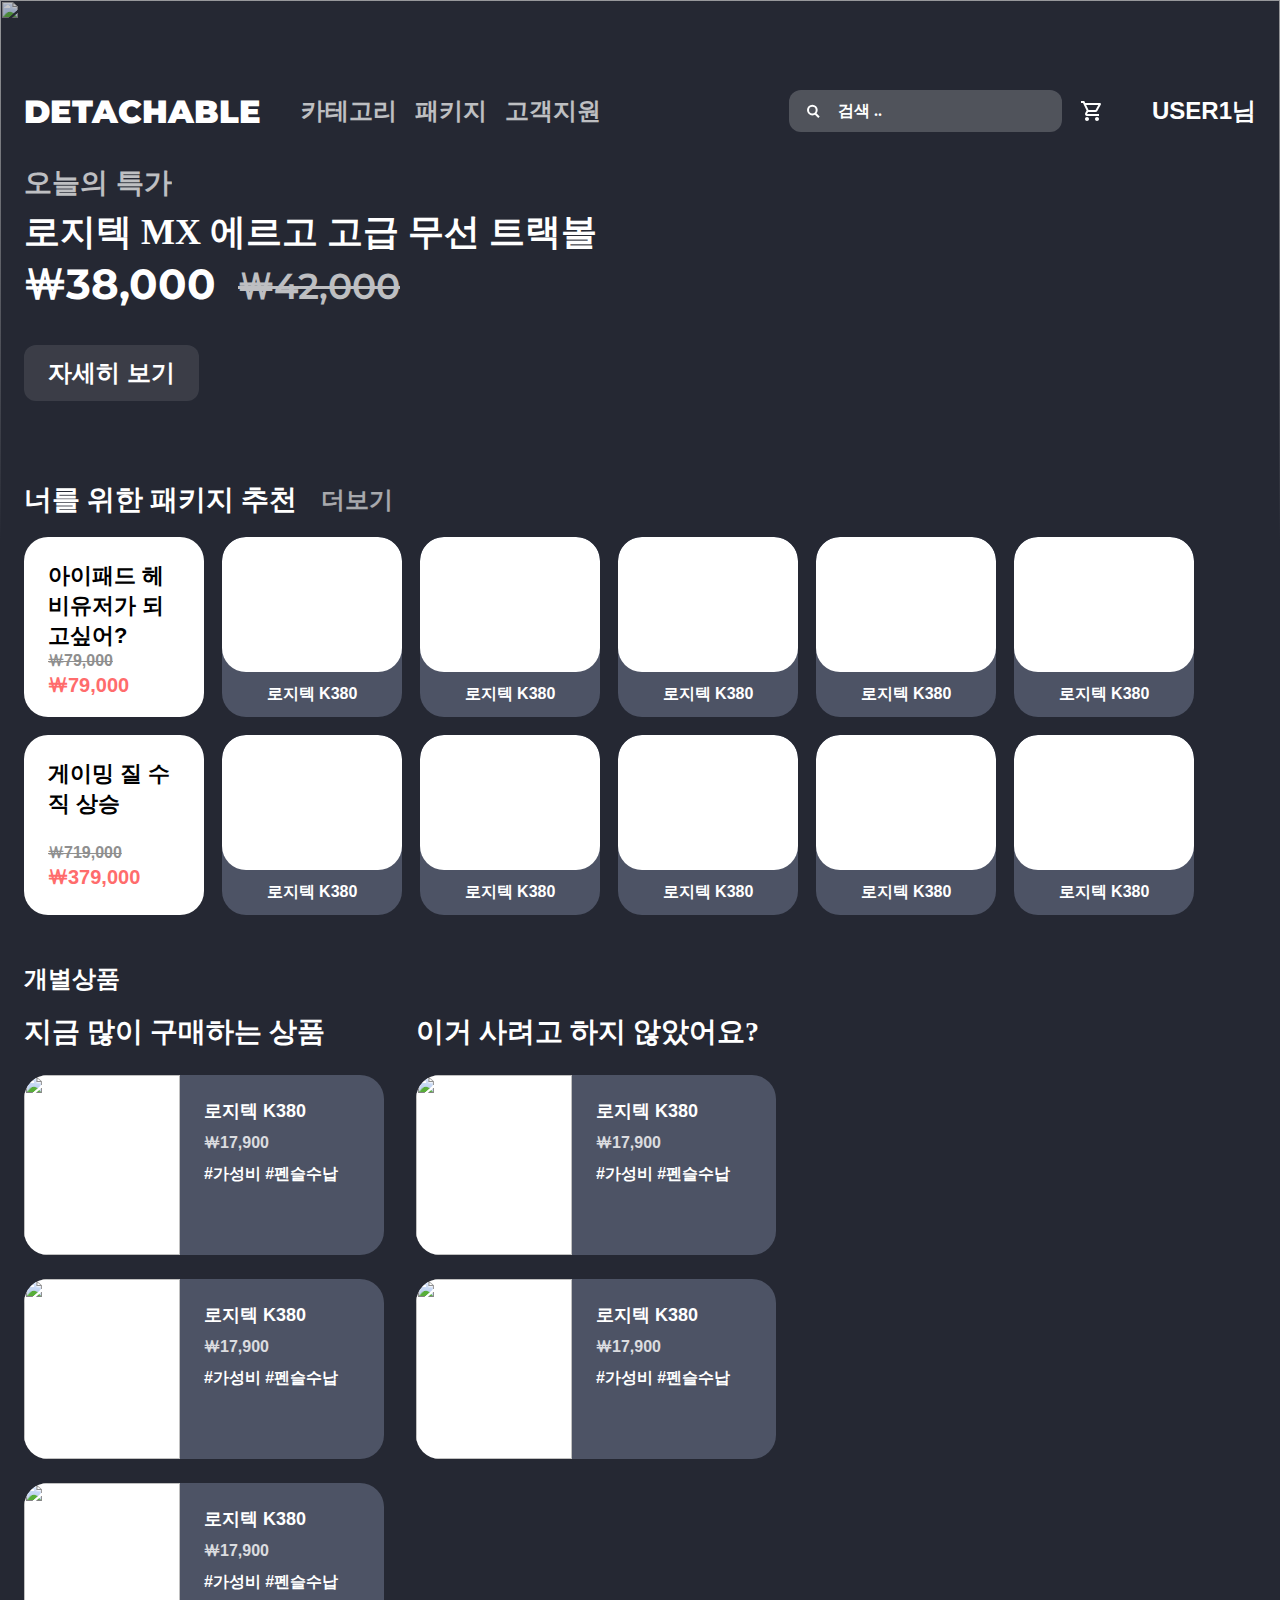
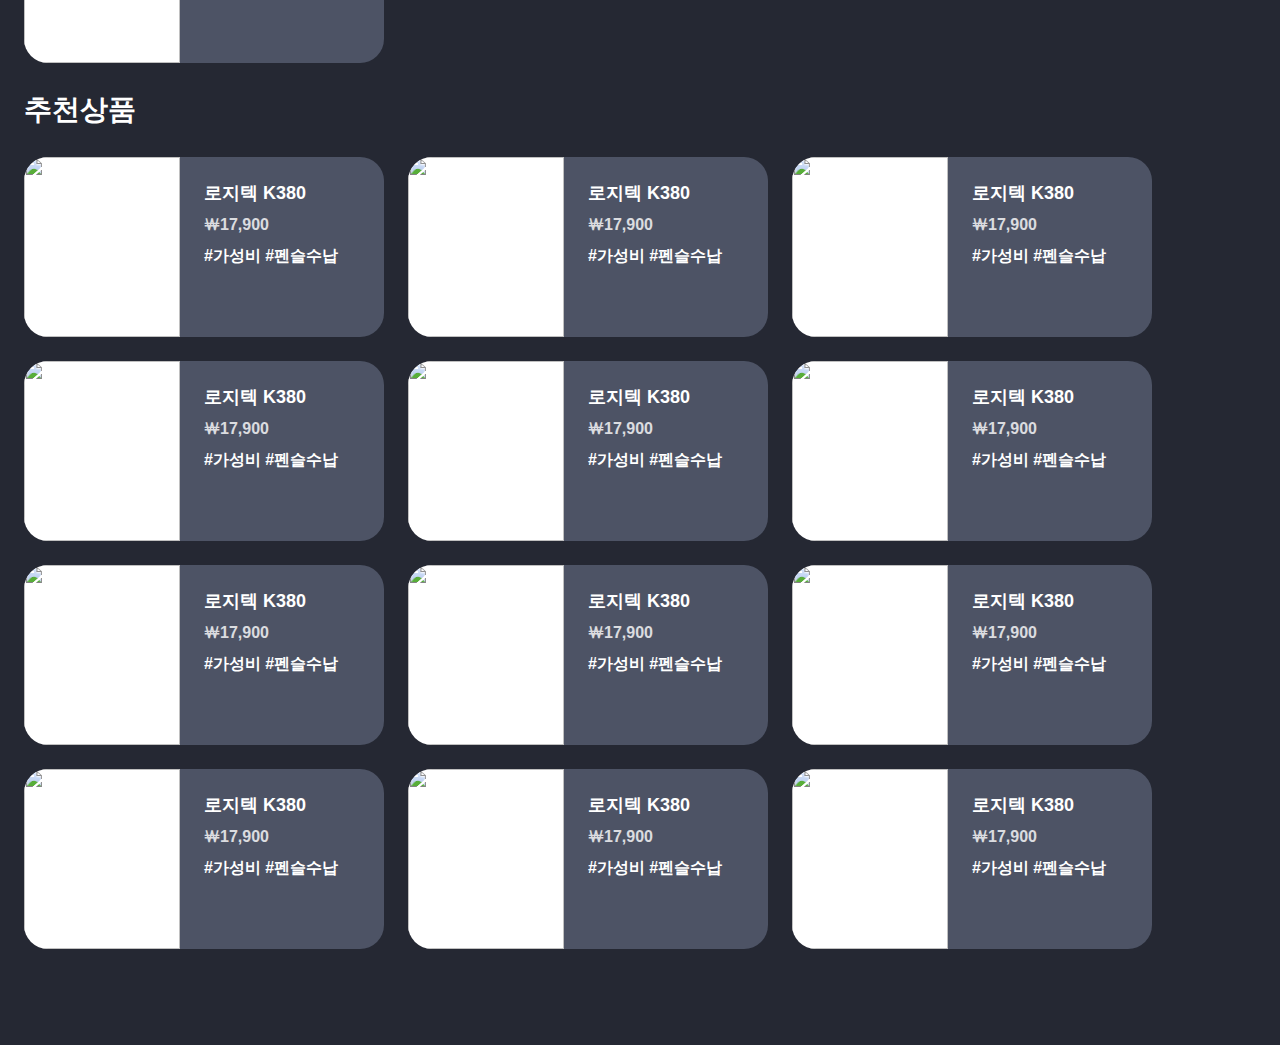
==== index.html @ bbdba317 "adsf" ====
<!DOCTYPE html>
<html lang="en">

<head>
    <meta charset="UTF-8" />
    <meta http-equiv="X-UA-Compatible" content="IE=edge" />
    <meta name="viewport" content="width=device-width, initial-scale=1.0" />
    <title>DETCHABLE</title>
    <link rel="stylesheet" href="./index.css" />
</head>

<body>
    <nav class="nav_wrapper">
        <h1>DETACHABLE</h1>
        <ul>
            <li>카테고리</li>
            <li>패키지</li>
            <li>
                <a href="/cs">고객지원</a>
            </li>
        </ul>
        <div class="input_wrapper">
            <img src="/assets/search.svg" alt="" />
            <input type="text" placeholder="검색 .." />
        </div>
        <img src="/assets/cart.svg" alt="" />
        <a href="/user" class="username_wrapper">USER1님</a>
    </nav>
    <header class="special_product_wrapper">
        <h2>오늘의 특가</h2>
        <p class="special_product_wrapper__product_name">
            로지텍 MX 에르고 고급 무선 트랙볼
        </p>
        <div class="pricetag_wrapper">
            <span class="sale_price">￦38,000</span>
            <span class="origin_price">￦42,000</span>
        </div>
        <button>자세히 보기</button>
        <img src="https://resource.logitech.com/content/dam/logitech/en/products/mice/mx-ergo/mx-ergo-hero-desktop.png"
            alt="" />
        <div class="backdrop"></div>
    </header>
    <section class="group_section">
        <div class="section_title_wrap">
            <h2>너를 위한 패키지 추천</h2>
            <a class="ghost_button" href="/packages.html">더보기</a>
        </div>
        <div class="package">
            <div class="card package_title">
                <p class="title">아이패드 헤비유저가 되고싶어?</p>
                <p class="origin_price">￦79,000</p>
                <p class="sale_price">￦79,000</p>
            </div>
            <div class="card">
                <div class="image_wrapper">
                    <img src="https://resource.logitech.com/w_695,c_limit,q_auto,f_auto,dpr_1.0/content/dam/logitech/en/products/keyboards/multi-keyboard-k380/k380-offwhite-intro.png"
                        alt="" />
                </div>
                <p class="product_name">로지텍 K380</p>
            </div>
            <div class="card">
                <div class="image_wrapper">
                    <img src="https://resource.logitech.com/w_695,c_limit,q_auto,f_auto,dpr_1.0/content/dam/logitech/en/products/keyboards/multi-keyboard-k380/k380-offwhite-intro.png"
                        alt="" />
                </div>
                <p class="product_name">로지텍 K380</p>
            </div>
            <div class="card">
                <div class="image_wrapper">
                    <img src="https://resource.logitech.com/w_695,c_limit,q_auto,f_auto,dpr_1.0/content/dam/logitech/en/products/keyboards/multi-keyboard-k380/k380-offwhite-intro.png"
                        alt="" />
                </div>
                <p class="product_name">로지텍 K380</p>
            </div>
            <div class="card">
                <div class="image_wrapper">
                    <img src="https://resource.logitech.com/w_695,c_limit,q_auto,f_auto,dpr_1.0/content/dam/logitech/en/products/keyboards/multi-keyboard-k380/k380-offwhite-intro.png"
                        alt="" />
                </div>
                <p class="product_name">로지텍 K380</p>
            </div>
            <div class="card">
                <div class="image_wrapper">
                    <img src="https://resource.logitech.com/w_695,c_limit,q_auto,f_auto,dpr_1.0/content/dam/logitech/en/products/keyboards/multi-keyboard-k380/k380-offwhite-intro.png"
                        alt="" />
                </div>
                <p class="product_name">로지텍 K380</p>
            </div>
        </div>

        <div class="package">
            <div class="card package_title">
                <p class="title">게이밍 질 수직 상승</p>
                <p class="origin_price">￦719,000</p>
                <p class="sale_price">￦379,000</p>
            </div>
            <div class="card">
                <div class="image_wrapper">
                    <img src="https://resource.logitech.com/w_695,c_limit,q_auto,f_auto,dpr_1.0/content/dam/logitech/en/products/keyboards/multi-keyboard-k380/k380-offwhite-intro.png"
                        alt="" />
                </div>
                <p class="product_name">로지텍 K380</p>
            </div>
            <div class="card">
                <div class="image_wrapper">
                    <img src="https://resource.logitech.com/w_695,c_limit,q_auto,f_auto,dpr_1.0/content/dam/logitech/en/products/keyboards/multi-keyboard-k380/k380-offwhite-intro.png"
                        alt="" />
                </div>
                <p class="product_name">로지텍 K380</p>
            </div>
            <div class="card">
                <div class="image_wrapper">
                    <img src="https://resource.logitech.com/w_695,c_limit,q_auto,f_auto,dpr_1.0/content/dam/logitech/en/products/keyboards/multi-keyboard-k380/k380-offwhite-intro.png"
                        alt="" />
                </div>
                <p class="product_name">로지텍 K380</p>
            </div>
            <div class="card">
                <div class="image_wrapper">
                    <img src="https://resource.logitech.com/w_695,c_limit,q_auto,f_auto,dpr_1.0/content/dam/logitech/en/products/keyboards/multi-keyboard-k380/k380-offwhite-intro.png"
                        alt="" />
                </div>
                <p class="product_name">로지텍 K380</p>
            </div>
            <div class="card">
                <div class="image_wrapper">
                    <img src="https://resource.logitech.com/w_695,c_limit,q_auto,f_auto,dpr_1.0/content/dam/logitech/en/products/keyboards/multi-keyboard-k380/k380-offwhite-intro.png"
                        alt="" />
                </div>
                <p class="product_name">로지텍 K380</p>
            </div>
        </div>
    </section>
    <section class="multiple_group_section">
        <h3>개별상품</h3>
        <div class="multiple_group_wrapper">
            <section class="group_section">
                <h2>지금 많이 구매하는 상품</h2>
                <div class="products_wrapper">
                    <div class="product">
                        <div class="image_wrapper">
                            <img src="https://resource.logitech.com/w_695,c_limit,q_auto,f_auto,dpr_1.0/content/dam/logitech/en/products/keyboards/multi-keyboard-k380/k380-offwhite-intro.png"
                                alt="" />
                        </div>
                        <div>
                            <p class="product_name">로지텍 K380</p>
                            <p class="price">￦17,900</p>
                            <p class="tags">#가성비 #펜슬수납</p>
                        </div>
                    </div>
                    <div class="product">
                        <div class="image_wrapper">
                            <img src="https://resource.logitech.com/w_695,c_limit,q_auto,f_auto,dpr_1.0/content/dam/logitech/en/products/keyboards/multi-keyboard-k380/k380-offwhite-intro.png"
                                alt="" />
                        </div>
                        <div>
                            <p class="product_name">로지텍 K380</p>
                            <p class="price">￦17,900</p>
                            <p class="tags">#가성비 #펜슬수납</p>
                        </div>
                    </div>
                    <div class="product">
                        <div class="image_wrapper">
                            <img src="https://resource.logitech.com/w_695,c_limit,q_auto,f_auto,dpr_1.0/content/dam/logitech/en/products/keyboards/multi-keyboard-k380/k380-offwhite-intro.png"
                                alt="" />
                        </div>
                        <div>
                            <p class="product_name">로지텍 K380</p>
                            <p class="price">￦17,900</p>
                            <p class="tags">#가성비 #펜슬수납</p>
                        </div>
                    </div>
                </div>
            </section>
            <section class="group_section">
                <h2>이거 사려고 하지 않았어요?</h2>
                <div class="products_wrapper">
                    <div class="product">
                        <div class="image_wrapper">
                            <img src="https://resource.logitech.com/w_695,c_limit,q_auto,f_auto,dpr_1.0/content/dam/logitech/en/products/keyboards/multi-keyboard-k380/k380-offwhite-intro.png"
                                alt="" />
                        </div>
                        <div>
                            <p class="product_name">로지텍 K380</p>
                            <p class="price">￦17,900</p>
                            <p class="tags">#가성비 #펜슬수납</p>
                        </div>
                    </div>
                    <div class="product">
                        <div class="image_wrapper">
                            <img src="https://resource.logitech.com/w_695,c_limit,q_auto,f_auto,dpr_1.0/content/dam/logitech/en/products/keyboards/multi-keyboard-k380/k380-offwhite-intro.png"
                                alt="" />
                        </div>
                        <div>
                            <p class="product_name">로지텍 K380</p>
                            <p class="price">￦17,900</p>
                            <p class="tags">#가성비 #펜슬수납</p>
                        </div>
                    </div>
                </div>
            </section>
        </div>
    </section>
    <section class="individual_products_section">
        <h3>추천상품</h3>
        <div class="product_grid_wrapper">
            <div class="product">
                <div class="image_wrapper">
                    <img src="https://resource.logitech.com/w_695,c_limit,q_auto,f_auto,dpr_1.0/content/dam/logitech/en/products/keyboards/multi-keyboard-k380/k380-offwhite-intro.png"
                        alt="" />
                </div>
                <div>
                    <p class="product_name">로지텍 K380</p>
                    <p class="price">￦17,900</p>
                    <p class="tags">#가성비 #펜슬수납</p>
                </div>
            </div>
            <div class="product">
                <div class="image_wrapper">
                    <img src="https://resource.logitech.com/w_695,c_limit,q_auto,f_auto,dpr_1.0/content/dam/logitech/en/products/keyboards/multi-keyboard-k380/k380-offwhite-intro.png"
                        alt="" />
                </div>
                <div>
                    <p class="product_name">로지텍 K380</p>
                    <p class="price">￦17,900</p>
                    <p class="tags">#가성비 #펜슬수납</p>
                </div>
            </div>
            <div class="product">
                <div class="image_wrapper">
                    <img src="https://resource.logitech.com/w_695,c_limit,q_auto,f_auto,dpr_1.0/content/dam/logitech/en/products/keyboards/multi-keyboard-k380/k380-offwhite-intro.png"
                        alt="" />
                </div>
                <div>
                    <p class="product_name">로지텍 K380</p>
                    <p class="price">￦17,900</p>
                    <p class="tags">#가성비 #펜슬수납</p>
                </div>
            </div>
            <div class="product">
                <div class="image_wrapper">
                    <img src="https://resource.logitech.com/w_695,c_limit,q_auto,f_auto,dpr_1.0/content/dam/logitech/en/products/keyboards/multi-keyboard-k380/k380-offwhite-intro.png"
                        alt="" />
                </div>
                <div>
                    <p class="product_name">로지텍 K380</p>
                    <p class="price">￦17,900</p>
                    <p class="tags">#가성비 #펜슬수납</p>
                </div>
            </div>
            <div class="product">
                <div class="image_wrapper">
                    <img src="https://resource.logitech.com/w_695,c_limit,q_auto,f_auto,dpr_1.0/content/dam/logitech/en/products/keyboards/multi-keyboard-k380/k380-offwhite-intro.png"
                        alt="" />
                </div>
                <div>
                    <p class="product_name">로지텍 K380</p>
                    <p class="price">￦17,900</p>
                    <p class="tags">#가성비 #펜슬수납</p>
                </div>
            </div>
            <div class="product">
                <div class="image_wrapper">
                    <img src="https://resource.logitech.com/w_695,c_limit,q_auto,f_auto,dpr_1.0/content/dam/logitech/en/products/keyboards/multi-keyboard-k380/k380-offwhite-intro.png"
                        alt="" />
                </div>
                <div>
                    <p class="product_name">로지텍 K380</p>
                    <p class="price">￦17,900</p>
                    <p class="tags">#가성비 #펜슬수납</p>
                </div>
            </div>
            <div class="product">
                <div class="image_wrapper">
                    <img src="https://resource.logitech.com/w_695,c_limit,q_auto,f_auto,dpr_1.0/content/dam/logitech/en/products/keyboards/multi-keyboard-k380/k380-offwhite-intro.png"
                        alt="" />
                </div>
                <div>
                    <p class="product_name">로지텍 K380</p>
                    <p class="price">￦17,900</p>
                    <p class="tags">#가성비 #펜슬수납</p>
                </div>
            </div>
            <div class="product">
                <div class="image_wrapper">
                    <img src="https://resource.logitech.com/w_695,c_limit,q_auto,f_auto,dpr_1.0/content/dam/logitech/en/products/keyboards/multi-keyboard-k380/k380-offwhite-intro.png"
                        alt="" />
                </div>
                <div>
                    <p class="product_name">로지텍 K380</p>
                    <p class="price">￦17,900</p>
                    <p class="tags">#가성비 #펜슬수납</p>
                </div>
            </div>
            <div class="product">
                <div class="image_wrapper">
                    <img src="https://resource.logitech.com/w_695,c_limit,q_auto,f_auto,dpr_1.0/content/dam/logitech/en/products/keyboards/multi-keyboard-k380/k380-offwhite-intro.png"
                        alt="" />
                </div>
                <div>
                    <p class="product_name">로지텍 K380</p>
                    <p class="price">￦17,900</p>
                    <p class="tags">#가성비 #펜슬수납</p>
                </div>
            </div>
            <div class="product">
                <div class="image_wrapper">
                    <img src="https://resource.logitech.com/w_695,c_limit,q_auto,f_auto,dpr_1.0/content/dam/logitech/en/products/keyboards/multi-keyboard-k380/k380-offwhite-intro.png"
                        alt="" />
                </div>
                <div>
                    <p class="product_name">로지텍 K380</p>
                    <p class="price">￦17,900</p>
                    <p class="tags">#가성비 #펜슬수납</p>
                </div>
            </div>
            <div class="product">
                <div class="image_wrapper">
                    <img src="https://resource.logitech.com/w_695,c_limit,q_auto,f_auto,dpr_1.0/content/dam/logitech/en/products/keyboards/multi-keyboard-k380/k380-offwhite-intro.png"
                        alt="" />
                </div>
                <div>
                    <p class="product_name">로지텍 K380</p>
                    <p class="price">￦17,900</p>
                    <p class="tags">#가성비 #펜슬수납</p>
                </div>
            </div>
            <div class="product">
                <div class="image_wrapper">
                    <img src="https://resource.logitech.com/w_695,c_limit,q_auto,f_auto,dpr_1.0/content/dam/logitech/en/products/keyboards/multi-keyboard-k380/k380-offwhite-intro.png"
                        alt="" />
                </div>
                <div>
                    <p class="product_name">로지텍 K380</p>
                    <p class="price">￦17,900</p>
                    <p class="tags">#가성비 #펜슬수납</p>
                </div>
            </div>
        </div>
    </section>
</body>

</html>
---- index.css ----
@import url("./styles/navbar.css");
@import url("./styles/common.css");
@import url("./styles/input.css");
@import url("./styles/button.css");
@import url("./styles/product_section.css");
@import url("./styles/package.css");
@import url("./styles/product.css");

.special_product_wrapper {
  margin-bottom: 80px;
}
.special_product_wrapper h2 {
  color: #ffffff;
  opacity: 0.7;
  font-weight: 800;
  font-size: 28px;
  margin: 0px;
  margin-top: 32px;
}

.special_product_wrapper .special_product_wrapper__product_name {
  font-size: 36px;
  font-family: "IBMPlexSansKR";
  font-weight: 900;
  margin-top: 6px;
}

.pricetag_wrapper {
  font-family: "Montserrat", sans-serif;
}

.pricetag_wrapper .sale_price {
  font-size: 42px;
  font-weight: 700;
}

.pricetag_wrapper .origin_price {
  font-size: 36px;
  text-decoration: line-through;
  opacity: 0.7;
  font-weight: 600;
  margin-left: 18px;
  display: inline-block;
}

.special_product_wrapper button {
  margin-top: 32px;
}

.special_product_wrapper img,
.special_product_wrapper .backdrop {
  width: 100%;
  position: absolute;
  top: 0px;
  left: 0px;
  height: 60vh;
  z-index: -10;
}

.special_product_wrapper .backdrop {
  background: linear-gradient(
    rgba(var(--main-theme-rgb), 0.26),
    var(--main-theme)
  );
  z-index: -9;
  right: 0px;
  bottom: 0px;
}
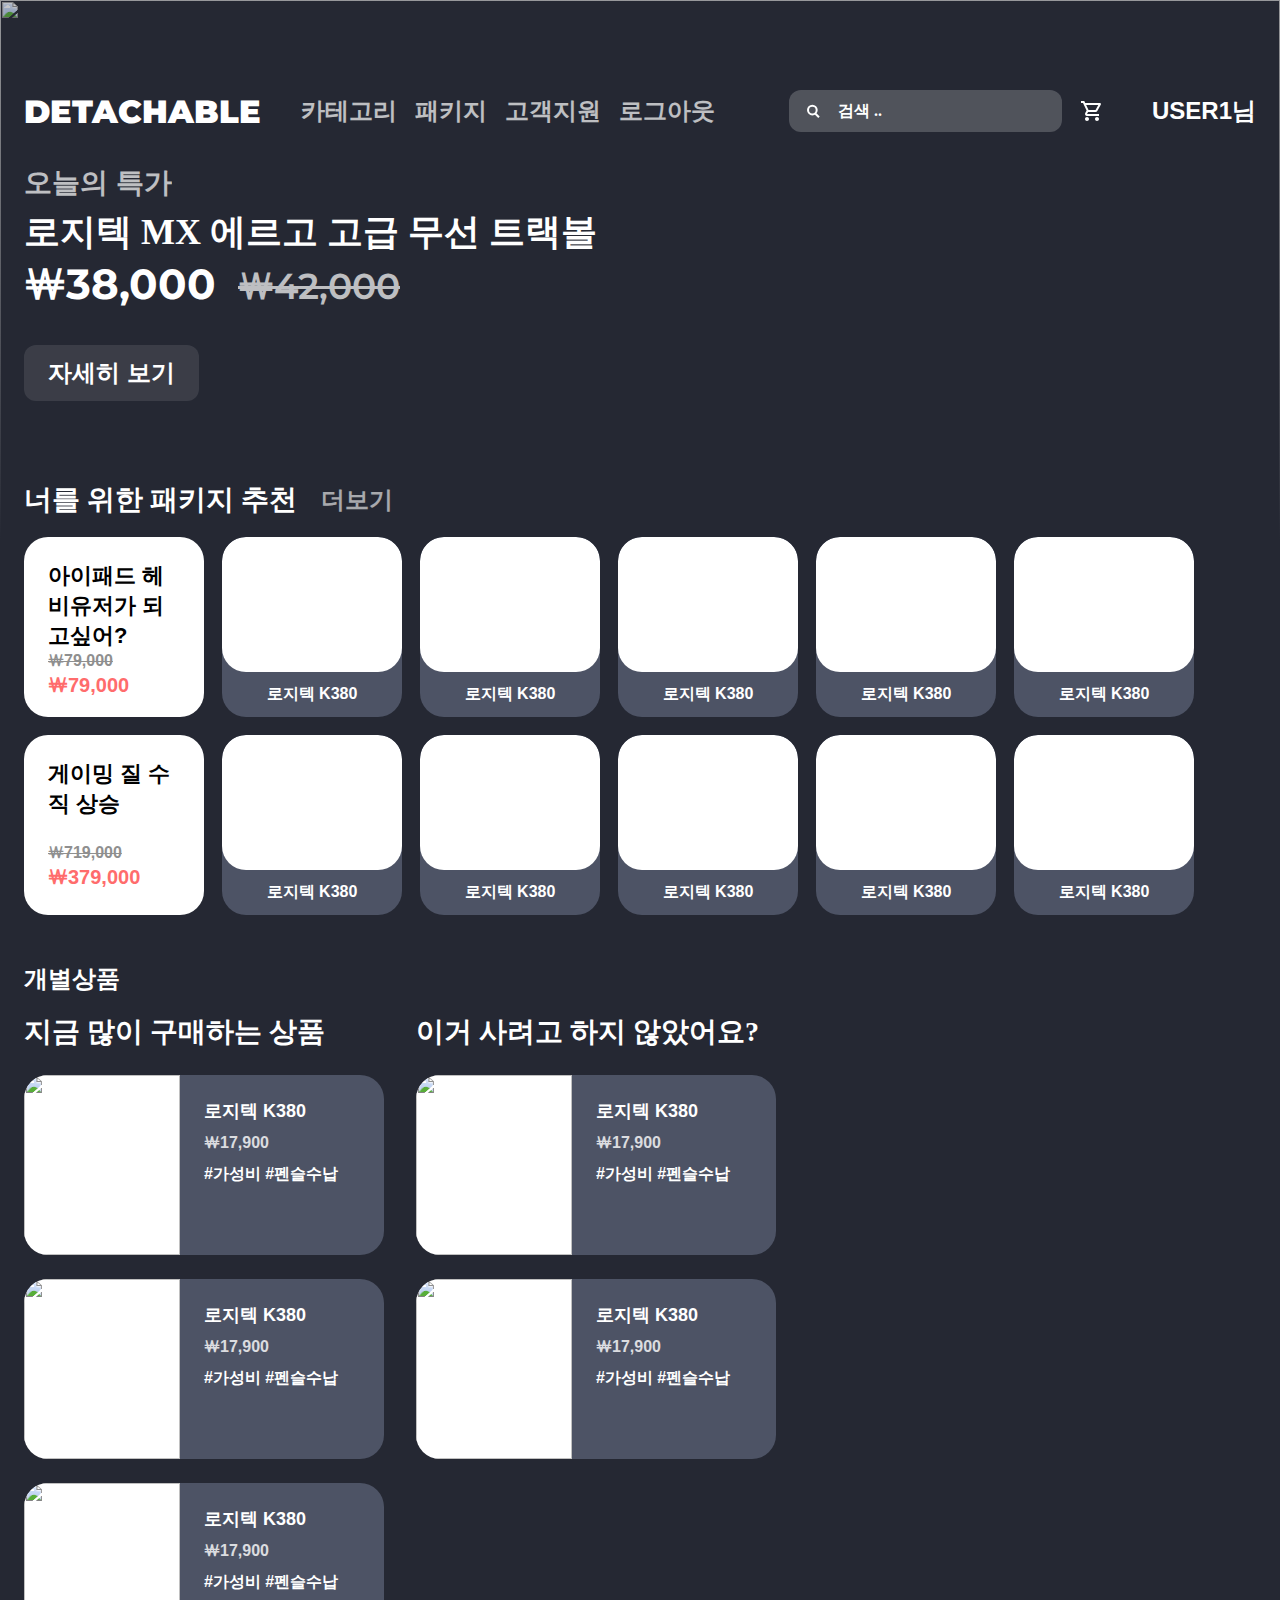
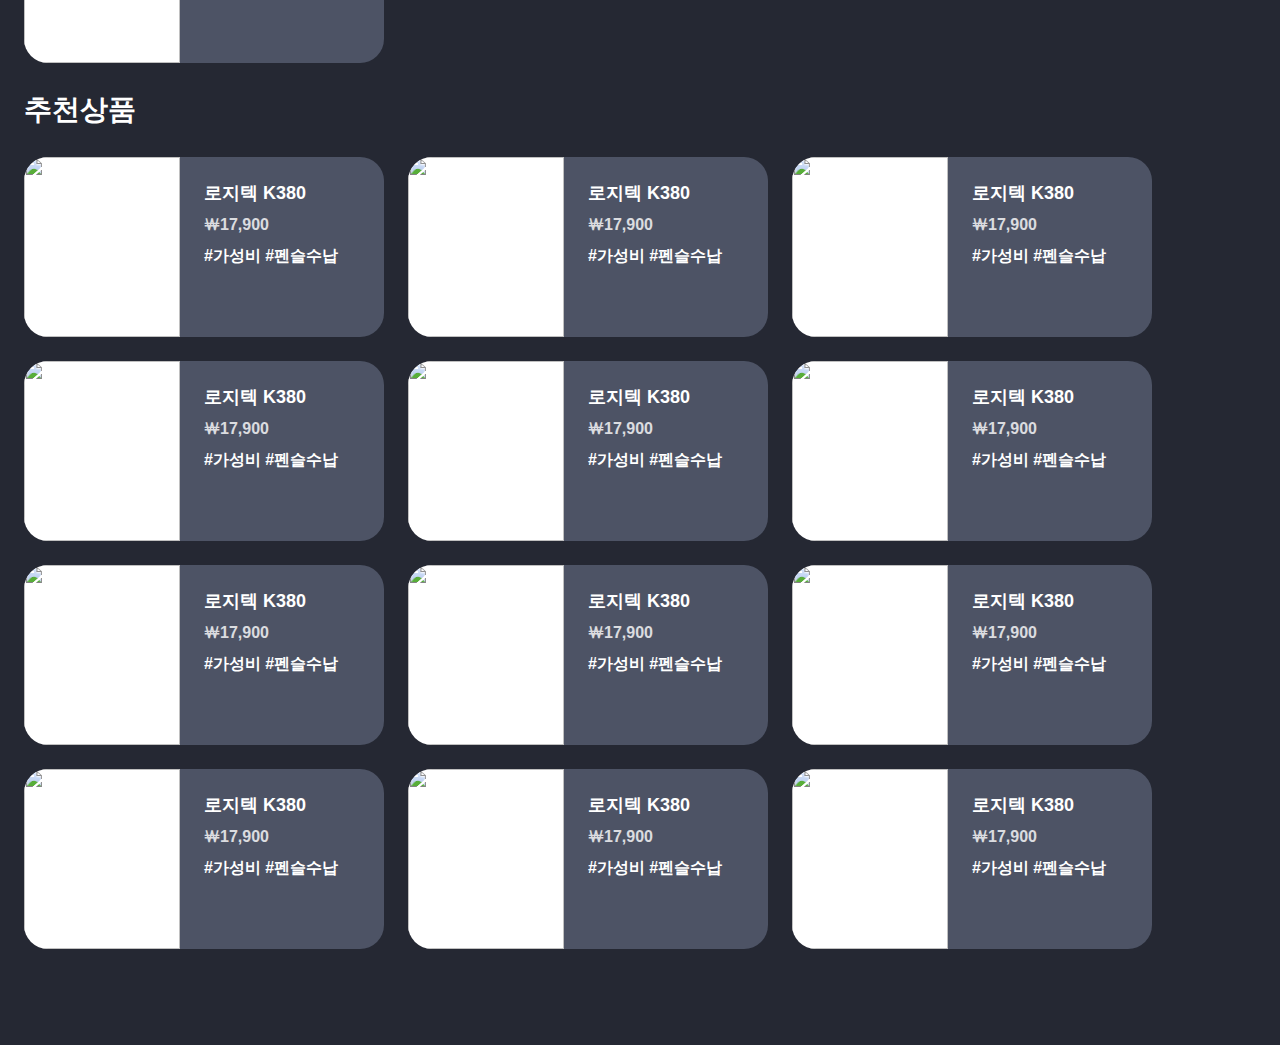
==== commit 0fe918db: "animated" ====
--- a/index.html
+++ b/index.html
@@ -11,12 +11,17 @@
 
 <body>
     <nav class="nav_wrapper">
-        <h1>DETACHABLE</h1>
+        <h1>
+            <a href="/">DETACHABLE</a>
+        </h1>
         <ul>
-            <li>카테고리</li>
-            <li>패키지</li>
-            <li>
+            <li class="opacity">카테고리</li>
+            <li class="opacity">패키지</li>
+            <li class="opacity">
                 <a href="/cs">고객지원</a>
+            </li>
+            <li class="opacity">
+                <a href="/login">로그아웃</a>
             </li>
         </ul>
         <div class="input_wrapper">
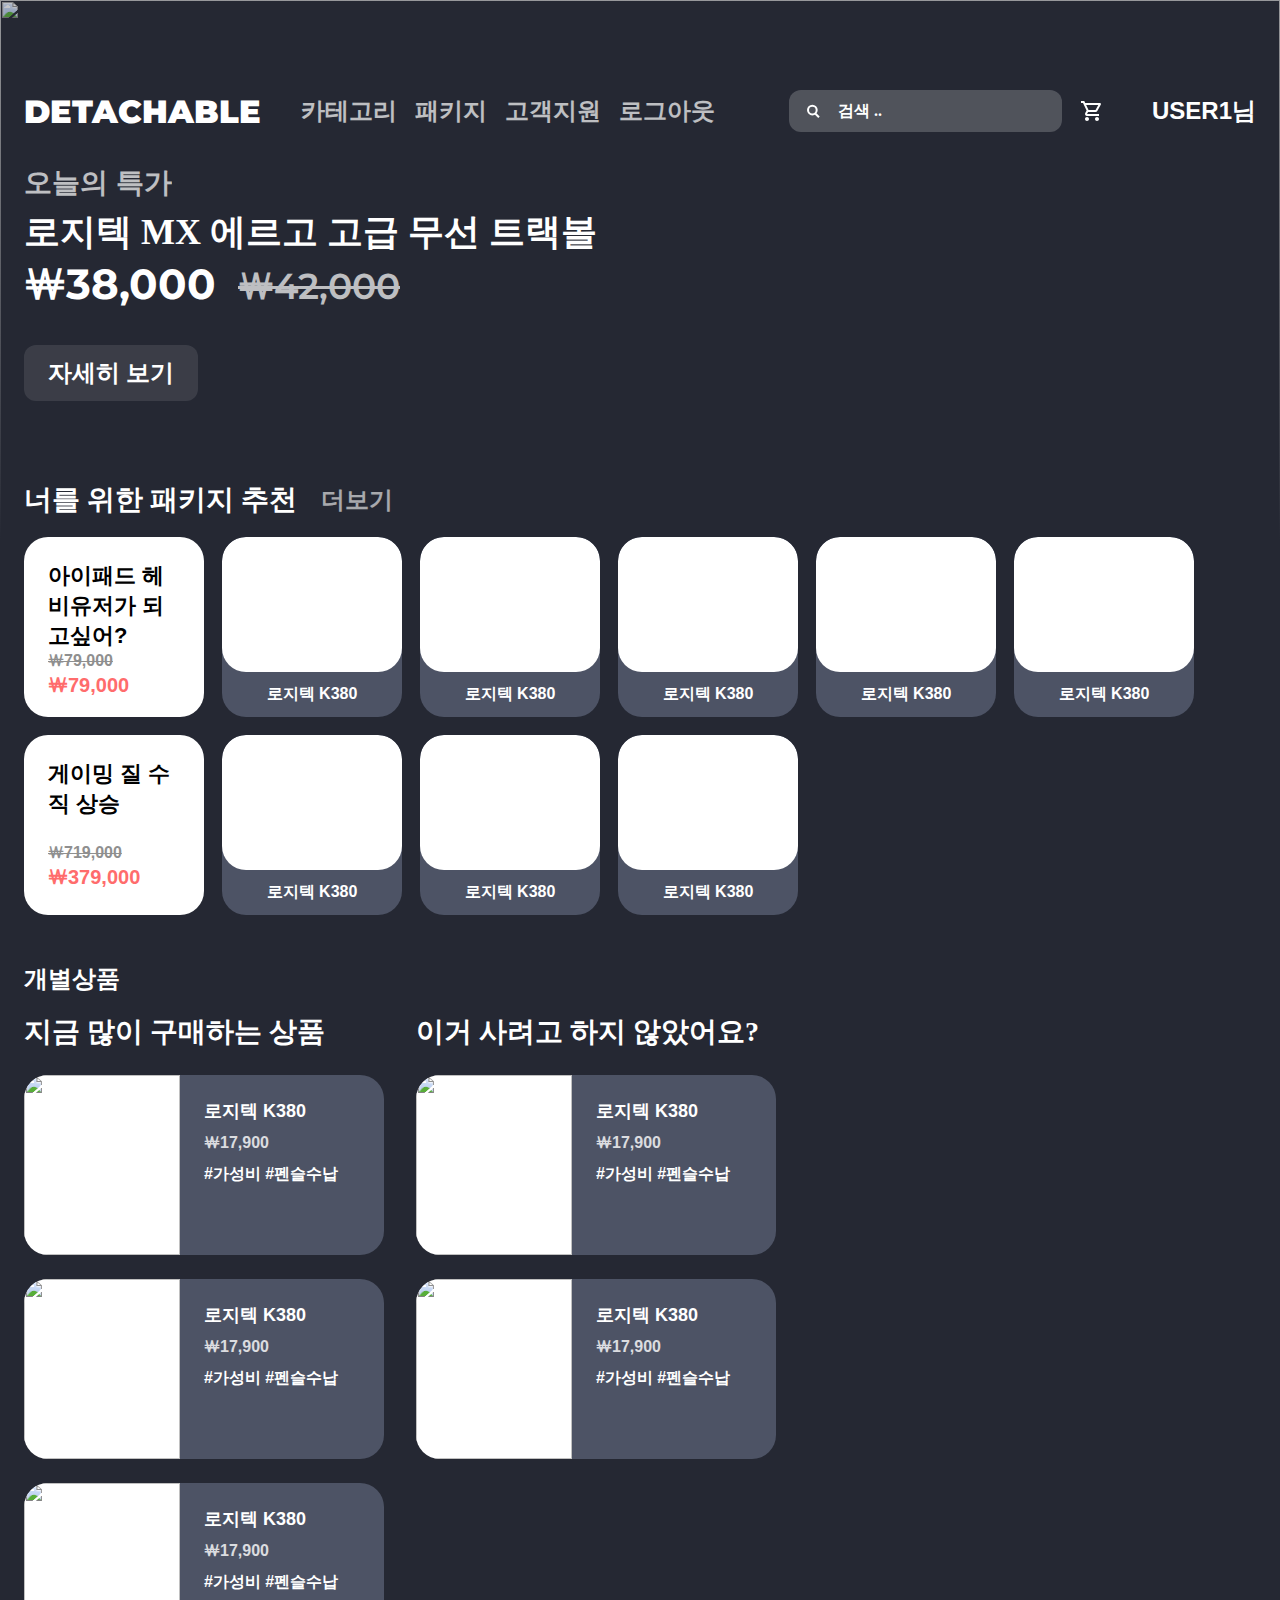
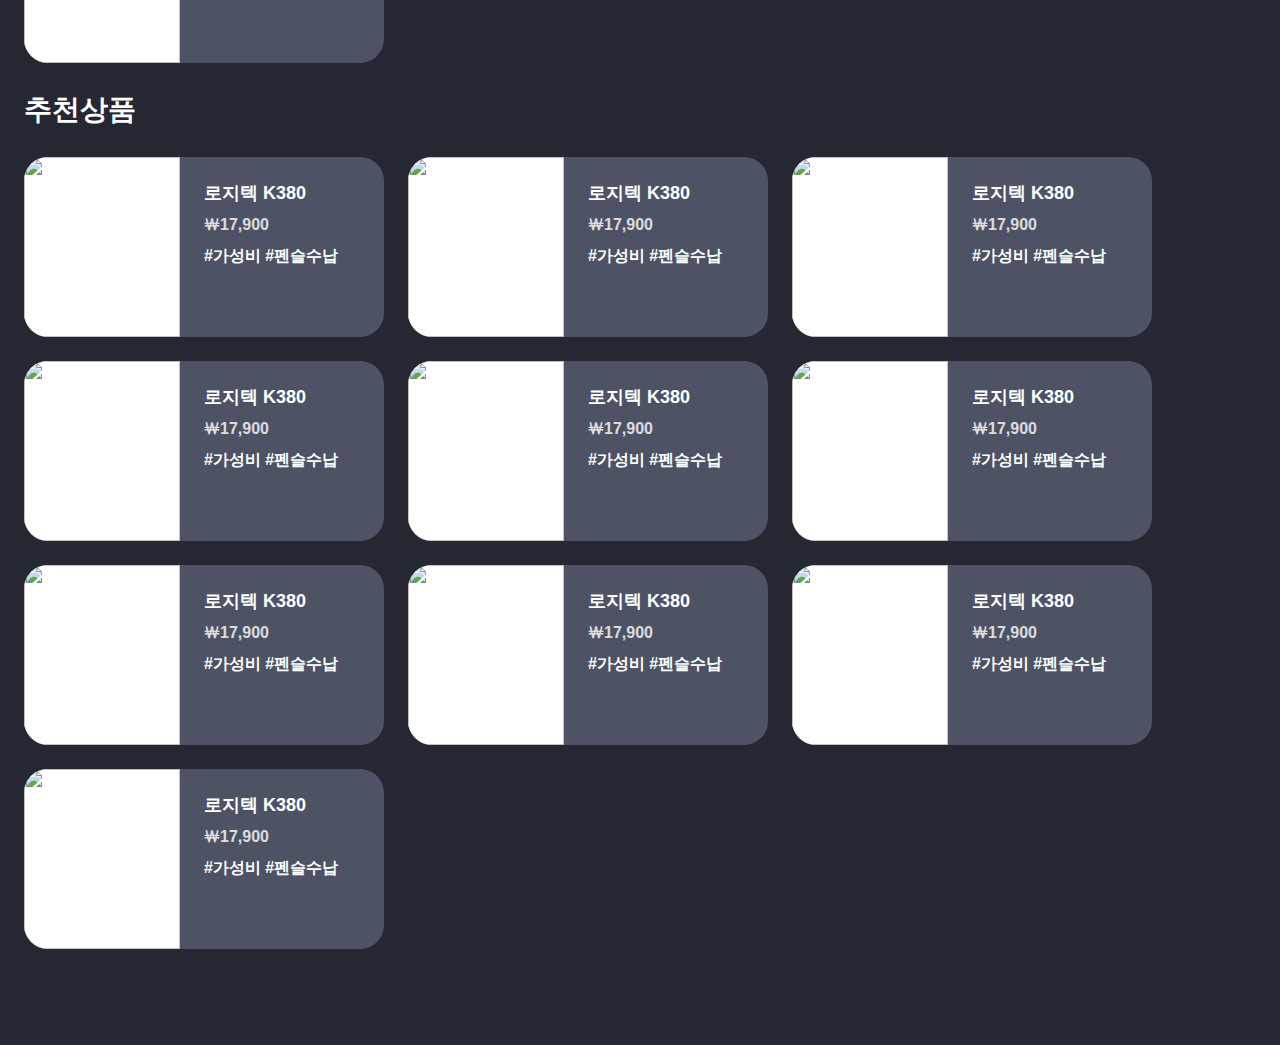
==== commit 3a65fe31: "fin" ====
--- a/index.html
+++ b/index.html
@@ -56,42 +56,51 @@
                 <p class="origin_price">￦79,000</p>
                 <p class="sale_price">￦79,000</p>
             </div>
-            <div class="card">
-                <div class="image_wrapper">
-                    <img src="https://resource.logitech.com/w_695,c_limit,q_auto,f_auto,dpr_1.0/content/dam/logitech/en/products/keyboards/multi-keyboard-k380/k380-offwhite-intro.png"
-                        alt="" />
-                </div>
-                <p class="product_name">로지텍 K380</p>
-            </div>
-            <div class="card">
-                <div class="image_wrapper">
-                    <img src="https://resource.logitech.com/w_695,c_limit,q_auto,f_auto,dpr_1.0/content/dam/logitech/en/products/keyboards/multi-keyboard-k380/k380-offwhite-intro.png"
-                        alt="" />
-                </div>
-                <p class="product_name">로지텍 K380</p>
-            </div>
-            <div class="card">
-                <div class="image_wrapper">
-                    <img src="https://resource.logitech.com/w_695,c_limit,q_auto,f_auto,dpr_1.0/content/dam/logitech/en/products/keyboards/multi-keyboard-k380/k380-offwhite-intro.png"
-                        alt="" />
-                </div>
-                <p class="product_name">로지텍 K380</p>
-            </div>
-            <div class="card">
-                <div class="image_wrapper">
-                    <img src="https://resource.logitech.com/w_695,c_limit,q_auto,f_auto,dpr_1.0/content/dam/logitech/en/products/keyboards/multi-keyboard-k380/k380-offwhite-intro.png"
-                        alt="" />
-                </div>
-                <p class="product_name">로지텍 K380</p>
-            </div>
-            <div class="card">
-                <div class="image_wrapper">
-                    <img src="https://resource.logitech.com/w_695,c_limit,q_auto,f_auto,dpr_1.0/content/dam/logitech/en/products/keyboards/multi-keyboard-k380/k380-offwhite-intro.png"
-                        alt="" />
-                </div>
-                <p class="product_name">로지텍 K380</p>
-            </div>
-        </div>
+            <a href="/product/">
+                <div class="card">
+                    <div class="image_wrapper">
+                        <img src="https://resource.logitech.com/w_695,c_limit,q_auto,f_auto,dpr_1.0/content/dam/logitech/en/products/keyboards/multi-keyboard-k380/k380-offwhite-intro.png"
+                            alt="" />
+                    </div>
+                    <p class="product_name">로지텍 K380</p>
+                </div>
+            </a>
+            <a href="/product/">
+                <div class="card">
+                    <div class="image_wrapper">
+                        <img src="https://resource.logitech.com/w_695,c_limit,q_auto,f_auto,dpr_1.0/content/dam/logitech/en/products/keyboards/multi-keyboard-k380/k380-offwhite-intro.png"
+                            alt="" />
+                    </div>
+                    <p class="product_name">로지텍 K380</p>
+                </div>
+            </a>
+            <a href="/product/">
+                <div class="card">
+                    <div class="image_wrapper">
+                        <img src="https://resource.logitech.com/w_695,c_limit,q_auto,f_auto,dpr_1.0/content/dam/logitech/en/products/keyboards/multi-keyboard-k380/k380-offwhite-intro.png"
+                            alt="" />
+                    </div>
+                    <p class="product_name">로지텍 K380</p>
+                </div>
+            </a>
+            <a href="/product/">
+                <div class="card">
+                    <div class="image_wrapper">
+                        <img src="https://resource.logitech.com/w_695,c_limit,q_auto,f_auto,dpr_1.0/content/dam/logitech/en/products/keyboards/multi-keyboard-k380/k380-offwhite-intro.png"
+                            alt="" />
+                    </div>
+                    <p class="product_name">로지텍 K380</p>
+                </div>
+            </a>
+            <a href="/product/">
+                <div class="card">
+                    <div class="image_wrapper">
+                        <img src="https://resource.logitech.com/w_695,c_limit,q_auto,f_auto,dpr_1.0/content/dam/logitech/en/products/keyboards/multi-keyboard-k380/k380-offwhite-intro.png"
+                            alt="" />
+                    </div>
+                    <p class="product_name">로지텍 K380</p>
+                </div>
+            </a>        </div>
 
         <div class="package">
             <div class="card package_title">
@@ -99,41 +108,33 @@
                 <p class="origin_price">￦719,000</p>
                 <p class="sale_price">￦379,000</p>
             </div>
-            <div class="card">
-                <div class="image_wrapper">
-                    <img src="https://resource.logitech.com/w_695,c_limit,q_auto,f_auto,dpr_1.0/content/dam/logitech/en/products/keyboards/multi-keyboard-k380/k380-offwhite-intro.png"
-                        alt="" />
-                </div>
-                <p class="product_name">로지텍 K380</p>
-            </div>
-            <div class="card">
-                <div class="image_wrapper">
-                    <img src="https://resource.logitech.com/w_695,c_limit,q_auto,f_auto,dpr_1.0/content/dam/logitech/en/products/keyboards/multi-keyboard-k380/k380-offwhite-intro.png"
-                        alt="" />
-                </div>
-                <p class="product_name">로지텍 K380</p>
-            </div>
-            <div class="card">
-                <div class="image_wrapper">
-                    <img src="https://resource.logitech.com/w_695,c_limit,q_auto,f_auto,dpr_1.0/content/dam/logitech/en/products/keyboards/multi-keyboard-k380/k380-offwhite-intro.png"
-                        alt="" />
-                </div>
-                <p class="product_name">로지텍 K380</p>
-            </div>
-            <div class="card">
-                <div class="image_wrapper">
-                    <img src="https://resource.logitech.com/w_695,c_limit,q_auto,f_auto,dpr_1.0/content/dam/logitech/en/products/keyboards/multi-keyboard-k380/k380-offwhite-intro.png"
-                        alt="" />
-                </div>
-                <p class="product_name">로지텍 K380</p>
-            </div>
-            <div class="card">
-                <div class="image_wrapper">
-                    <img src="https://resource.logitech.com/w_695,c_limit,q_auto,f_auto,dpr_1.0/content/dam/logitech/en/products/keyboards/multi-keyboard-k380/k380-offwhite-intro.png"
-                        alt="" />
-                </div>
-                <p class="product_name">로지텍 K380</p>
-            </div>
+            <a href="/product/">
+                <div class="card">
+                    <div class="image_wrapper">
+                        <img src="https://resource.logitech.com/w_695,c_limit,q_auto,f_auto,dpr_1.0/content/dam/logitech/en/products/keyboards/multi-keyboard-k380/k380-offwhite-intro.png"
+                            alt="" />
+                    </div>
+                    <p class="product_name">로지텍 K380</p>
+                </div>
+            </a>
+            <a href="/product/">
+                <div class="card">
+                    <div class="image_wrapper">
+                        <img src="https://resource.logitech.com/w_695,c_limit,q_auto,f_auto,dpr_1.0/content/dam/logitech/en/products/keyboards/multi-keyboard-k380/k380-offwhite-intro.png"
+                            alt="" />
+                    </div>
+                    <p class="product_name">로지텍 K380</p>
+                </div>
+            </a>
+            <a href="/product/">
+                <div class="card">
+                    <div class="image_wrapper">
+                        <img src="https://resource.logitech.com/w_695,c_limit,q_auto,f_auto,dpr_1.0/content/dam/logitech/en/products/keyboards/multi-keyboard-k380/k380-offwhite-intro.png"
+                            alt="" />
+                    </div>
+                    <p class="product_name">로지텍 K380</p>
+                </div>
+            </a>
         </div>
     </section>
     <section class="multiple_group_section">
@@ -142,6 +143,48 @@
             <section class="group_section">
                 <h2>지금 많이 구매하는 상품</h2>
                 <div class="products_wrapper">
+                    <a href="/product">
+                        <div class="product">
+                            <div class="image_wrapper">
+                                <img src="https://resource.logitech.com/w_695,c_limit,q_auto,f_auto,dpr_1.0/content/dam/logitech/en/products/keyboards/multi-keyboard-k380/k380-offwhite-intro.png"
+                                    alt="" />
+                            </div>
+                            <div>
+                                <p class="product_name">로지텍 K380</p>
+                                <p class="price">￦17,900</p>
+                                <p class="tags">#가성비 #펜슬수납</p>
+                            </div>
+                        </div>
+                    </a><a href="/product">
+                        <div class="product">
+                            <div class="image_wrapper">
+                                <img src="https://resource.logitech.com/w_695,c_limit,q_auto,f_auto,dpr_1.0/content/dam/logitech/en/products/keyboards/multi-keyboard-k380/k380-offwhite-intro.png"
+                                    alt="" />
+                            </div>
+                            <div>
+                                <p class="product_name">로지텍 K380</p>
+                                <p class="price">￦17,900</p>
+                                <p class="tags">#가성비 #펜슬수납</p>
+                            </div>
+                        </div>
+                    </a><a href="/product">
+                        <div class="product">
+                            <div class="image_wrapper">
+                                <img src="https://resource.logitech.com/w_695,c_limit,q_auto,f_auto,dpr_1.0/content/dam/logitech/en/products/keyboards/multi-keyboard-k380/k380-offwhite-intro.png"
+                                    alt="" />
+                            </div>
+                            <div>
+                                <p class="product_name">로지텍 K380</p>
+                                <p class="price">￦17,900</p>
+                                <p class="tags">#가성비 #펜슬수납</p>
+                            </div>
+                        </div>
+                    </a>
+                </div>
+            </section>
+            <section class="group_section">
+                <h2>이거 사려고 하지 않았어요?</h2>
+                <div class="products_wrapper"><a href="/product">
                     <div class="product">
                         <div class="image_wrapper">
                             <img src="https://resource.logitech.com/w_695,c_limit,q_auto,f_auto,dpr_1.0/content/dam/logitech/en/products/keyboards/multi-keyboard-k380/k380-offwhite-intro.png"
@@ -153,6 +196,7 @@
                             <p class="tags">#가성비 #펜슬수납</p>
                         </div>
                     </div>
+                </a><a href="/product">
                     <div class="product">
                         <div class="image_wrapper">
                             <img src="https://resource.logitech.com/w_695,c_limit,q_auto,f_auto,dpr_1.0/content/dam/logitech/en/products/keyboards/multi-keyboard-k380/k380-offwhite-intro.png"
@@ -164,44 +208,7 @@
                             <p class="tags">#가성비 #펜슬수납</p>
                         </div>
                     </div>
-                    <div class="product">
-                        <div class="image_wrapper">
-                            <img src="https://resource.logitech.com/w_695,c_limit,q_auto,f_auto,dpr_1.0/content/dam/logitech/en/products/keyboards/multi-keyboard-k380/k380-offwhite-intro.png"
-                                alt="" />
-                        </div>
-                        <div>
-                            <p class="product_name">로지텍 K380</p>
-                            <p class="price">￦17,900</p>
-                            <p class="tags">#가성비 #펜슬수납</p>
-                        </div>
-                    </div>
-                </div>
-            </section>
-            <section class="group_section">
-                <h2>이거 사려고 하지 않았어요?</h2>
-                <div class="products_wrapper">
-                    <div class="product">
-                        <div class="image_wrapper">
-                            <img src="https://resource.logitech.com/w_695,c_limit,q_auto,f_auto,dpr_1.0/content/dam/logitech/en/products/keyboards/multi-keyboard-k380/k380-offwhite-intro.png"
-                                alt="" />
-                        </div>
-                        <div>
-                            <p class="product_name">로지텍 K380</p>
-                            <p class="price">￦17,900</p>
-                            <p class="tags">#가성비 #펜슬수납</p>
-                        </div>
-                    </div>
-                    <div class="product">
-                        <div class="image_wrapper">
-                            <img src="https://resource.logitech.com/w_695,c_limit,q_auto,f_auto,dpr_1.0/content/dam/logitech/en/products/keyboards/multi-keyboard-k380/k380-offwhite-intro.png"
-                                alt="" />
-                        </div>
-                        <div>
-                            <p class="product_name">로지텍 K380</p>
-                            <p class="price">￦17,900</p>
-                            <p class="tags">#가성비 #펜슬수납</p>
-                        </div>
-                    </div>
+                </a>
                 </div>
             </section>
         </div>
@@ -209,138 +216,127 @@
     <section class="individual_products_section">
         <h3>추천상품</h3>
         <div class="product_grid_wrapper">
-            <div class="product">
-                <div class="image_wrapper">
-                    <img src="https://resource.logitech.com/w_695,c_limit,q_auto,f_auto,dpr_1.0/content/dam/logitech/en/products/keyboards/multi-keyboard-k380/k380-offwhite-intro.png"
-                        alt="" />
-                </div>
-                <div>
-                    <p class="product_name">로지텍 K380</p>
-                    <p class="price">￦17,900</p>
-                    <p class="tags">#가성비 #펜슬수납</p>
-                </div>
-            </div>
-            <div class="product">
-                <div class="image_wrapper">
-                    <img src="https://resource.logitech.com/w_695,c_limit,q_auto,f_auto,dpr_1.0/content/dam/logitech/en/products/keyboards/multi-keyboard-k380/k380-offwhite-intro.png"
-                        alt="" />
-                </div>
-                <div>
-                    <p class="product_name">로지텍 K380</p>
-                    <p class="price">￦17,900</p>
-                    <p class="tags">#가성비 #펜슬수납</p>
-                </div>
-            </div>
-            <div class="product">
-                <div class="image_wrapper">
-                    <img src="https://resource.logitech.com/w_695,c_limit,q_auto,f_auto,dpr_1.0/content/dam/logitech/en/products/keyboards/multi-keyboard-k380/k380-offwhite-intro.png"
-                        alt="" />
-                </div>
-                <div>
-                    <p class="product_name">로지텍 K380</p>
-                    <p class="price">￦17,900</p>
-                    <p class="tags">#가성비 #펜슬수납</p>
-                </div>
-            </div>
-            <div class="product">
-                <div class="image_wrapper">
-                    <img src="https://resource.logitech.com/w_695,c_limit,q_auto,f_auto,dpr_1.0/content/dam/logitech/en/products/keyboards/multi-keyboard-k380/k380-offwhite-intro.png"
-                        alt="" />
-                </div>
-                <div>
-                    <p class="product_name">로지텍 K380</p>
-                    <p class="price">￦17,900</p>
-                    <p class="tags">#가성비 #펜슬수납</p>
-                </div>
-            </div>
-            <div class="product">
-                <div class="image_wrapper">
-                    <img src="https://resource.logitech.com/w_695,c_limit,q_auto,f_auto,dpr_1.0/content/dam/logitech/en/products/keyboards/multi-keyboard-k380/k380-offwhite-intro.png"
-                        alt="" />
-                </div>
-                <div>
-                    <p class="product_name">로지텍 K380</p>
-                    <p class="price">￦17,900</p>
-                    <p class="tags">#가성비 #펜슬수납</p>
-                </div>
-            </div>
-            <div class="product">
-                <div class="image_wrapper">
-                    <img src="https://resource.logitech.com/w_695,c_limit,q_auto,f_auto,dpr_1.0/content/dam/logitech/en/products/keyboards/multi-keyboard-k380/k380-offwhite-intro.png"
-                        alt="" />
-                </div>
-                <div>
-                    <p class="product_name">로지텍 K380</p>
-                    <p class="price">￦17,900</p>
-                    <p class="tags">#가성비 #펜슬수납</p>
-                </div>
-            </div>
-            <div class="product">
-                <div class="image_wrapper">
-                    <img src="https://resource.logitech.com/w_695,c_limit,q_auto,f_auto,dpr_1.0/content/dam/logitech/en/products/keyboards/multi-keyboard-k380/k380-offwhite-intro.png"
-                        alt="" />
-                </div>
-                <div>
-                    <p class="product_name">로지텍 K380</p>
-                    <p class="price">￦17,900</p>
-                    <p class="tags">#가성비 #펜슬수납</p>
-                </div>
-            </div>
-            <div class="product">
-                <div class="image_wrapper">
-                    <img src="https://resource.logitech.com/w_695,c_limit,q_auto,f_auto,dpr_1.0/content/dam/logitech/en/products/keyboards/multi-keyboard-k380/k380-offwhite-intro.png"
-                        alt="" />
-                </div>
-                <div>
-                    <p class="product_name">로지텍 K380</p>
-                    <p class="price">￦17,900</p>
-                    <p class="tags">#가성비 #펜슬수납</p>
-                </div>
-            </div>
-            <div class="product">
-                <div class="image_wrapper">
-                    <img src="https://resource.logitech.com/w_695,c_limit,q_auto,f_auto,dpr_1.0/content/dam/logitech/en/products/keyboards/multi-keyboard-k380/k380-offwhite-intro.png"
-                        alt="" />
-                </div>
-                <div>
-                    <p class="product_name">로지텍 K380</p>
-                    <p class="price">￦17,900</p>
-                    <p class="tags">#가성비 #펜슬수납</p>
-                </div>
-            </div>
-            <div class="product">
-                <div class="image_wrapper">
-                    <img src="https://resource.logitech.com/w_695,c_limit,q_auto,f_auto,dpr_1.0/content/dam/logitech/en/products/keyboards/multi-keyboard-k380/k380-offwhite-intro.png"
-                        alt="" />
-                </div>
-                <div>
-                    <p class="product_name">로지텍 K380</p>
-                    <p class="price">￦17,900</p>
-                    <p class="tags">#가성비 #펜슬수납</p>
-                </div>
-            </div>
-            <div class="product">
-                <div class="image_wrapper">
-                    <img src="https://resource.logitech.com/w_695,c_limit,q_auto,f_auto,dpr_1.0/content/dam/logitech/en/products/keyboards/multi-keyboard-k380/k380-offwhite-intro.png"
-                        alt="" />
-                </div>
-                <div>
-                    <p class="product_name">로지텍 K380</p>
-                    <p class="price">￦17,900</p>
-                    <p class="tags">#가성비 #펜슬수납</p>
-                </div>
-            </div>
-            <div class="product">
-                <div class="image_wrapper">
-                    <img src="https://resource.logitech.com/w_695,c_limit,q_auto,f_auto,dpr_1.0/content/dam/logitech/en/products/keyboards/multi-keyboard-k380/k380-offwhite-intro.png"
-                        alt="" />
-                </div>
-                <div>
-                    <p class="product_name">로지텍 K380</p>
-                    <p class="price">￦17,900</p>
-                    <p class="tags">#가성비 #펜슬수납</p>
-                </div>
-            </div>
+            <a href="/product">
+                <div class="product">
+                    <div class="image_wrapper">
+                        <img src="https://resource.logitech.com/w_695,c_limit,q_auto,f_auto,dpr_1.0/content/dam/logitech/en/products/keyboards/multi-keyboard-k380/k380-offwhite-intro.png"
+                            alt="" />
+                    </div>
+                    <div>
+                        <p class="product_name">로지텍 K380</p>
+                        <p class="price">￦17,900</p>
+                        <p class="tags">#가성비 #펜슬수납</p>
+                    </div>
+                </div>
+            </a><a href="/product">
+                <div class="product">
+                    <div class="image_wrapper">
+                        <img src="https://resource.logitech.com/w_695,c_limit,q_auto,f_auto,dpr_1.0/content/dam/logitech/en/products/keyboards/multi-keyboard-k380/k380-offwhite-intro.png"
+                            alt="" />
+                    </div>
+                    <div>
+                        <p class="product_name">로지텍 K380</p>
+                        <p class="price">￦17,900</p>
+                        <p class="tags">#가성비 #펜슬수납</p>
+                    </div>
+                </div>
+            </a><a href="/product">
+                <div class="product">
+                    <div class="image_wrapper">
+                        <img src="https://resource.logitech.com/w_695,c_limit,q_auto,f_auto,dpr_1.0/content/dam/logitech/en/products/keyboards/multi-keyboard-k380/k380-offwhite-intro.png"
+                            alt="" />
+                    </div>
+                    <div>
+                        <p class="product_name">로지텍 K380</p>
+                        <p class="price">￦17,900</p>
+                        <p class="tags">#가성비 #펜슬수납</p>
+                    </div>
+                </div>
+            </a><a href="/product">
+                <div class="product">
+                    <div class="image_wrapper">
+                        <img src="https://resource.logitech.com/w_695,c_limit,q_auto,f_auto,dpr_1.0/content/dam/logitech/en/products/keyboards/multi-keyboard-k380/k380-offwhite-intro.png"
+                            alt="" />
+                    </div>
+                    <div>
+                        <p class="product_name">로지텍 K380</p>
+                        <p class="price">￦17,900</p>
+                        <p class="tags">#가성비 #펜슬수납</p>
+                    </div>
+                </div>
+            </a><a href="/product">
+                <div class="product">
+                    <div class="image_wrapper">
+                        <img src="https://resource.logitech.com/w_695,c_limit,q_auto,f_auto,dpr_1.0/content/dam/logitech/en/products/keyboards/multi-keyboard-k380/k380-offwhite-intro.png"
+                            alt="" />
+                    </div>
+                    <div>
+                        <p class="product_name">로지텍 K380</p>
+                        <p class="price">￦17,900</p>
+                        <p class="tags">#가성비 #펜슬수납</p>
+                    </div>
+                </div>
+            </a><a href="/product">
+                <div class="product">
+                    <div class="image_wrapper">
+                        <img src="https://resource.logitech.com/w_695,c_limit,q_auto,f_auto,dpr_1.0/content/dam/logitech/en/products/keyboards/multi-keyboard-k380/k380-offwhite-intro.png"
+                            alt="" />
+                    </div>
+                    <div>
+                        <p class="product_name">로지텍 K380</p>
+                        <p class="price">￦17,900</p>
+                        <p class="tags">#가성비 #펜슬수납</p>
+                    </div>
+                </div>
+            </a><a href="/product">
+                <div class="product">
+                    <div class="image_wrapper">
+                        <img src="https://resource.logitech.com/w_695,c_limit,q_auto,f_auto,dpr_1.0/content/dam/logitech/en/products/keyboards/multi-keyboard-k380/k380-offwhite-intro.png"
+                            alt="" />
+                    </div>
+                    <div>
+                        <p class="product_name">로지텍 K380</p>
+                        <p class="price">￦17,900</p>
+                        <p class="tags">#가성비 #펜슬수납</p>
+                    </div>
+                </div>
+            </a><a href="/product">
+                <div class="product">
+                    <div class="image_wrapper">
+                        <img src="https://resource.logitech.com/w_695,c_limit,q_auto,f_auto,dpr_1.0/content/dam/logitech/en/products/keyboards/multi-keyboard-k380/k380-offwhite-intro.png"
+                            alt="" />
+                    </div>
+                    <div>
+                        <p class="product_name">로지텍 K380</p>
+                        <p class="price">￦17,900</p>
+                        <p class="tags">#가성비 #펜슬수납</p>
+                    </div>
+                </div>
+            </a><a href="/product">
+                <div class="product">
+                    <div class="image_wrapper">
+                        <img src="https://resource.logitech.com/w_695,c_limit,q_auto,f_auto,dpr_1.0/content/dam/logitech/en/products/keyboards/multi-keyboard-k380/k380-offwhite-intro.png"
+                            alt="" />
+                    </div>
+                    <div>
+                        <p class="product_name">로지텍 K380</p>
+                        <p class="price">￦17,900</p>
+                        <p class="tags">#가성비 #펜슬수납</p>
+                    </div>
+                </div>
+            </a><a href="/product">
+                <div class="product">
+                    <div class="image_wrapper">
+                        <img src="https://resource.logitech.com/w_695,c_limit,q_auto,f_auto,dpr_1.0/content/dam/logitech/en/products/keyboards/multi-keyboard-k380/k380-offwhite-intro.png"
+                            alt="" />
+                    </div>
+                    <div>
+                        <p class="product_name">로지텍 K380</p>
+                        <p class="price">￦17,900</p>
+                        <p class="tags">#가성비 #펜슬수납</p>
+                    </div>
+                </div>
+            </a>
         </div>
     </section>
 </body>
